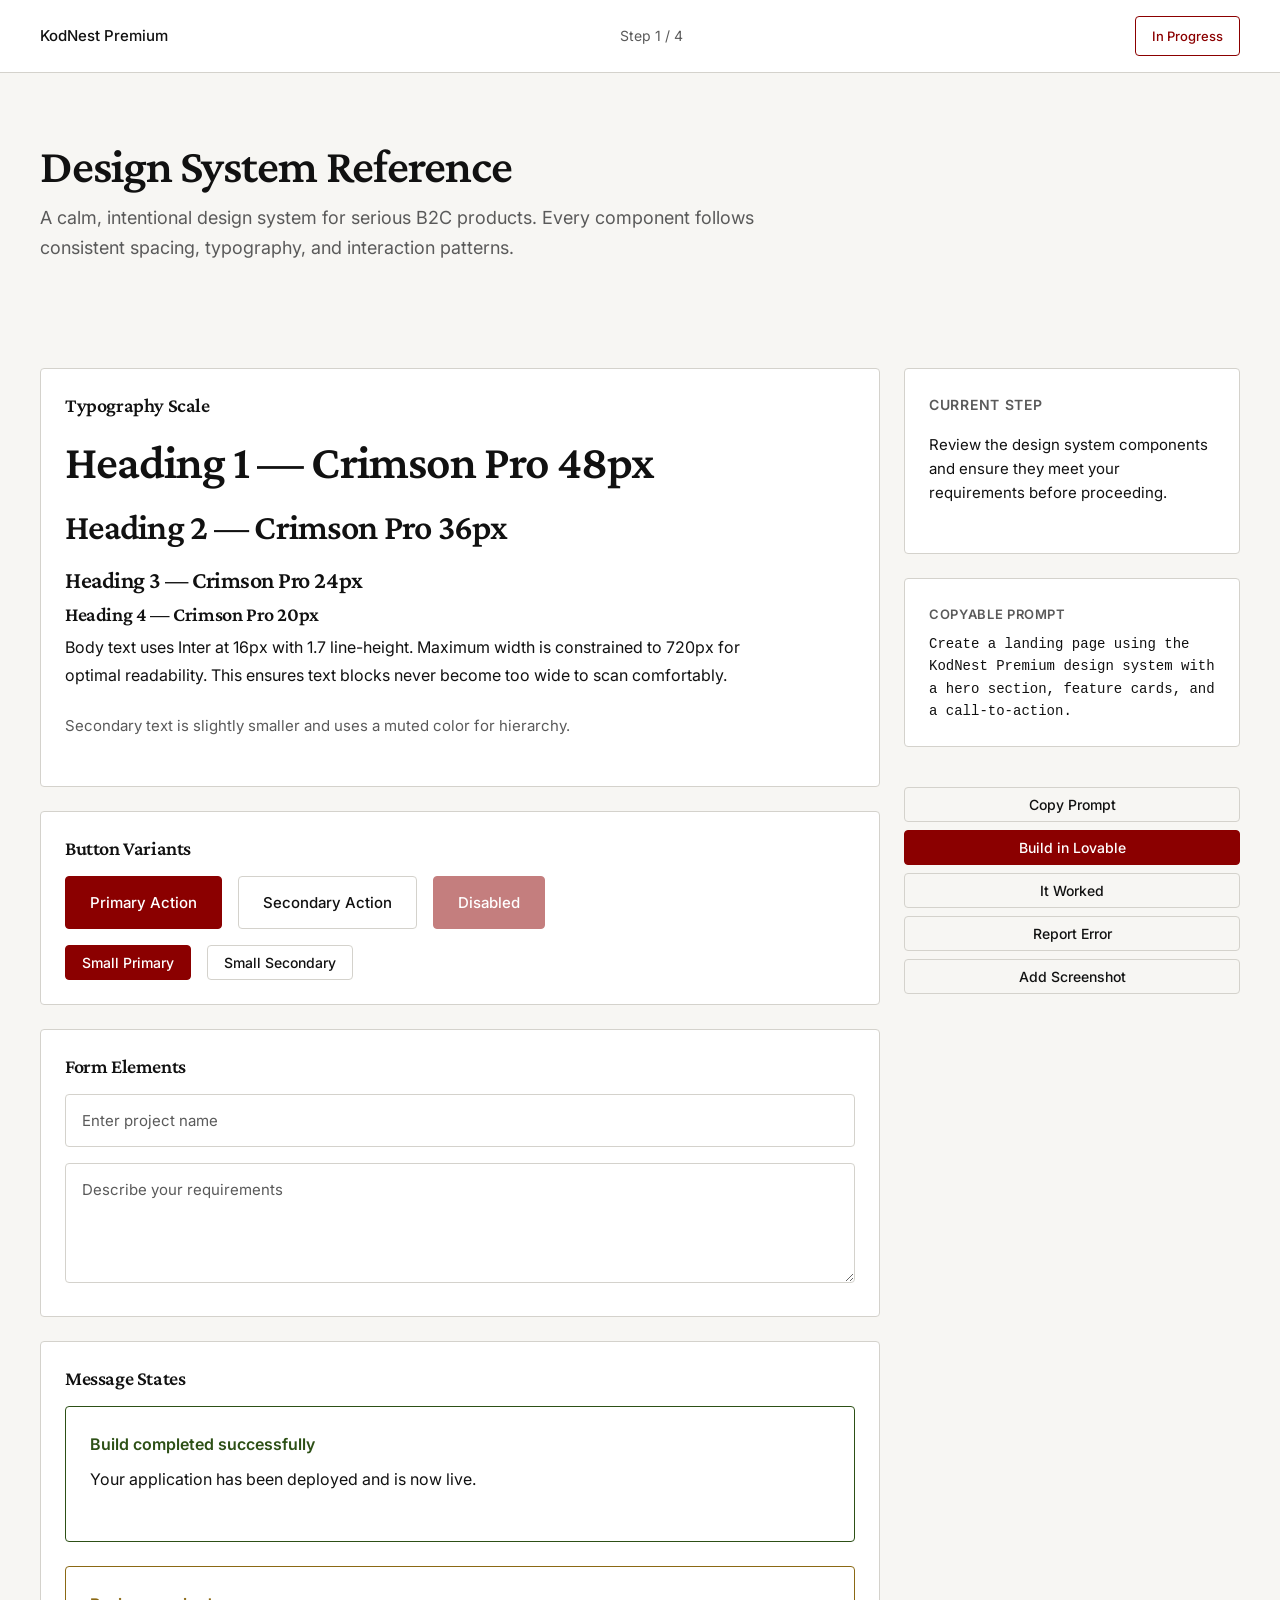
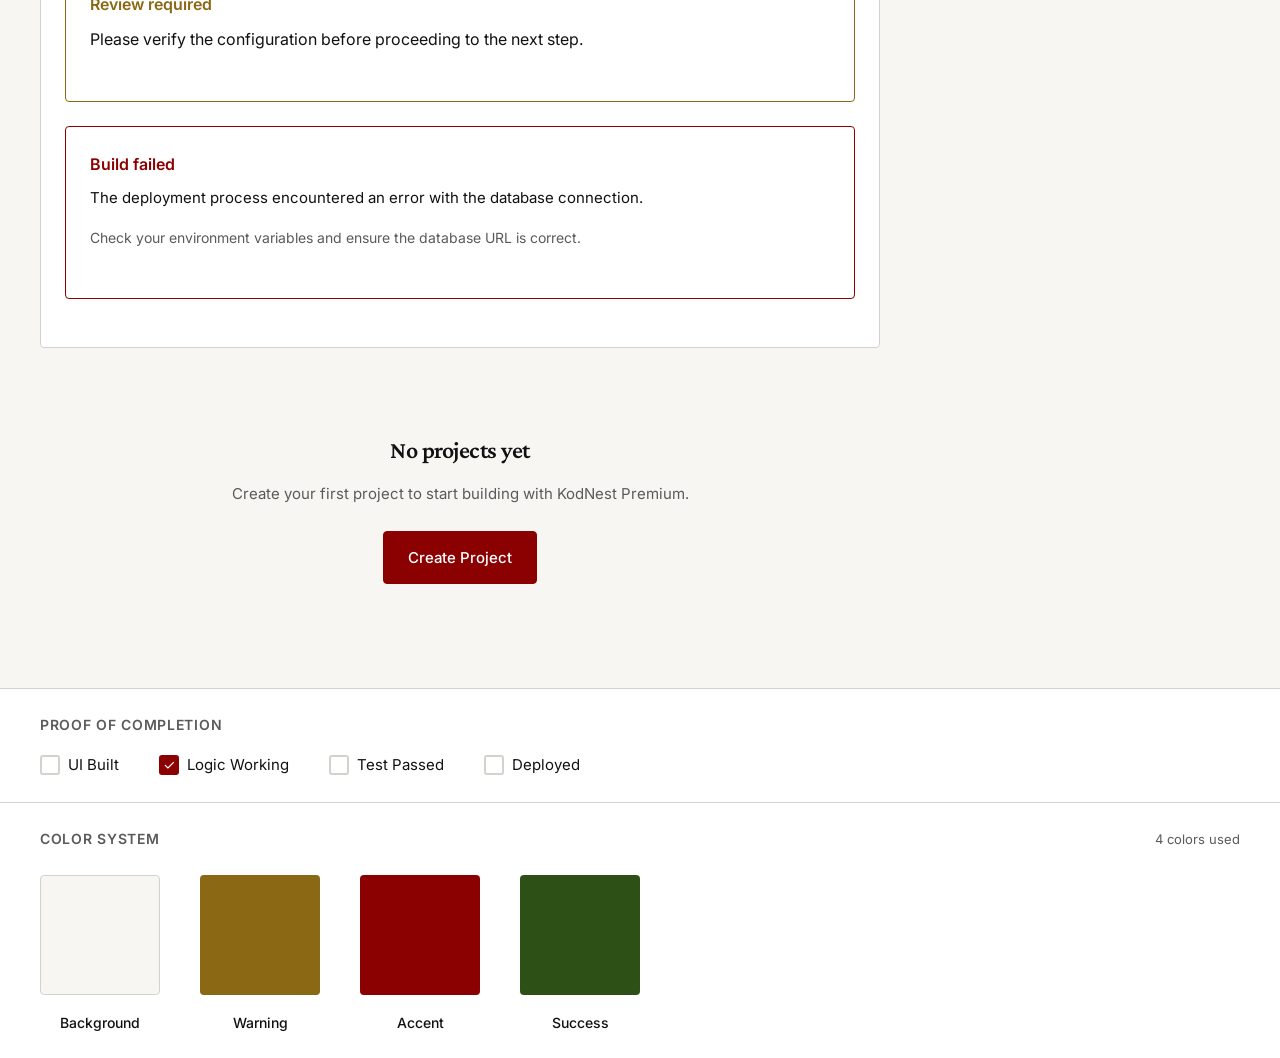
==== index.html @ 12fa66fb "2" ====
<!DOCTYPE html>
<html lang="en">
<head>
  <meta charset="UTF-8">
  <meta name="viewport" content="width=device-width, initial-scale=1.0">
  <title>KodNest Premium Build System</title>
  <link rel="preconnect" href="https://fonts.googleapis.com">
  <link rel="preconnect" href="https://fonts.gstatic.com" crossorigin>
  <link href="https://fonts.googleapis.com/css2?family=Crimson+Pro:wght@400;600&family=Inter:wght@400;500;600&display=swap" rel="stylesheet">
  <link rel="stylesheet" href="design-system.css">
</head>
<body>
  <div class="app-container">
    
    <!-- TOP BAR -->
    <header class="top-bar">
      <div class="top-bar__project">KodNest Premium</div>
      <div class="top-bar__progress">Step 1 / 4</div>
      <div class="top-bar__status top-bar__status--in-progress">In Progress</div>
    </header>

    <!-- CONTEXT HEADER -->
    <section class="context-header">
      <h1 class="context-header__title">Design System Reference</h1>
      <p class="context-header__subtitle">A calm, intentional design system for serious B2C products. Every component follows consistent spacing, typography, and interaction patterns.</p>
    </section>

    <!-- MAIN CONTENT -->
    <main class="main-content">
      
      <!-- PRIMARY WORKSPACE -->
      <div class="primary-workspace">
        
        <div class="card">
          <h3 class="card__title">Typography Scale</h3>
          <div class="card__content">
            <h1>Heading 1 — Crimson Pro 48px</h1>
            <h2>Heading 2 — Crimson Pro 36px</h2>
            <h3>Heading 3 — Crimson Pro 24px</h3>
            <h4>Heading 4 — Crimson Pro 20px</h4>
            <p>Body text uses Inter at 16px with 1.7 line-height. Maximum width is constrained to 720px for optimal readability. This ensures text blocks never become too wide to scan comfortably.</p>
            <p class="text-secondary">Secondary text is slightly smaller and uses a muted color for hierarchy.</p>
          </div>
        </div>

        <div class="card">
          <h3 class="card__title">Button Variants</h3>
          <div class="card__content">
            <div style="display: flex; gap: 16px; margin-bottom: 16px;">
              <button class="btn btn--primary">Primary Action</button>
              <button class="btn btn--secondary">Secondary Action</button>
              <button class="btn btn--primary" disabled>Disabled</button>
            </div>
            <div style="display: flex; gap: 16px;">
              <button class="btn btn--primary btn--small">Small Primary</button>
              <button class="btn btn--secondary btn--small">Small Secondary</button>
            </div>
          </div>
        </div>

        <div class="card">
          <h3 class="card__title">Form Elements</h3>
          <div class="card__content">
            <input type="text" class="input mb-sm" placeholder="Enter project name">
            <textarea class="input" placeholder="Describe your requirements"></textarea>
          </div>
        </div>

        <div class="card">
          <h3 class="card__title">Message States</h3>
          <div class="card__content">
            <div class="success-message">
              <div class="success-message__title">Build completed successfully</div>
              <p>Your application has been deployed and is now live.</p>
            </div>

            <div class="warning-message">
              <div class="warning-message__title">Review required</div>
              <p>Please verify the configuration before proceeding to the next step.</p>
            </div>

            <div class="error-message">
              <div class="error-message__title">Build failed</div>
              <p class="error-message__description">The deployment process encountered an error with the database connection.</p>
              <p class="error-message__solution">Check your environment variables and ensure the database URL is correct.</p>
            </div>
          </div>
        </div>

        <div class="empty-state">
          <h3 class="empty-state__title">No projects yet</h3>
          <p class="empty-state__description">Create your first project to start building with KodNest Premium.</p>
          <div class="empty-state__action">
            <button class="btn btn--primary">Create Project</button>
          </div>
        </div>

      </div>

      <!-- SECONDARY PANEL -->
      <aside class="secondary-panel">
        
        <div class="step-explanation">
          <div class="step-explanation__title">Current Step</div>
          <p class="step-explanation__text">Review the design system components and ensure they meet your requirements before proceeding.</p>
        </div>

        <div class="prompt-box">
          <div class="prompt-box__label">Copyable Prompt</div>
          <div class="prompt-box__content">Create a landing page using the KodNest Premium design system with a hero section, feature cards, and a call-to-action.</div>
        </div>

        <div class="action-buttons">
          <button class="btn btn--secondary btn--small">Copy Prompt</button>
          <button class="btn btn--primary btn--small">Build in Lovable</button>
          <button class="btn btn--secondary btn--small">It Worked</button>
          <button class="btn btn--secondary btn--small">Report Error</button>
          <button class="btn btn--secondary btn--small">Add Screenshot</button>
        </div>

      </aside>

    </main>

    <!-- PROOF FOOTER -->
    <footer class="proof-footer">
      <div class="proof-footer__title">Proof of Completion</div>
      <ul class="proof-checklist">
        <li class="proof-checklist__item">
          <div class="proof-checklist__checkbox"></div>
          <span>UI Built</span>
        </li>
        <li class="proof-checklist__item">
          <div class="proof-checklist__checkbox proof-checklist__checkbox--checked"></div>
          <span>Logic Working</span>
        </li>
        <li class="proof-checklist__item">
          <div class="proof-checklist__checkbox"></div>
          <span>Test Passed</span>
        </li>
        <li class="proof-checklist__item">
          <div class="proof-checklist__checkbox"></div>
          <span>Deployed</span>
        </li>
      </ul>
    </footer>

    <!-- COLOR PALETTE -->
    <section class="color-palette">
      <div class="color-palette__header">
        <div class="color-palette__title">Color System</div>
        <div class="color-palette__count">4 colors used</div>
      </div>
      <div class="color-palette__grid">
        <div class="color-swatch">
          <div class="color-swatch__box" style="background-color: #F7F6F3; border: 1px solid #D4D2CC;"></div>
          <div class="color-swatch__name">Background</div>
        </div>
        <div class="color-swatch">
          <div class="color-swatch__box" style="background-color: #8B6914;"></div>
          <div class="color-swatch__name">Warning</div>
        </div>
        <div class="color-swatch">
          <div class="color-swatch__box" style="background-color: #8B0000;"></div>
          <div class="color-swatch__name">Accent</div>
        </div>
        <div class="color-swatch">
          <div class="color-swatch__box" style="background-color: #2D5016;"></div>
          <div class="color-swatch__name">Success</div>
        </div>
      </div>
    </section>

  </div>
</body>
</html>
---- design-system.css ----
/* ============================================
   KodNest Premium Build System
   Design System v1.0
   ============================================ */

/* ============================================
   COLOR SYSTEM
   ============================================ */
:root {
  /* Core Colors */
  --color-background: #F7F6F3;
  --color-text-primary: #111111;
  --color-accent: #8B0000;
  --color-success: #2D5016;
  --color-warning: #8B6914;
  
  /* Semantic Colors */
  --color-border: #D4D2CC;
  --color-surface: #FFFFFF;
  --color-text-secondary: #5A5A5A;
  
  /* Spacing Scale */
  --space-xs: 8px;
  --space-sm: 16px;
  --space-md: 24px;
  --space-lg: 40px;
  --space-xl: 64px;
  
  /* Typography */
  --font-serif: 'Crimson Pro', 'Georgia', serif;
  --font-sans: 'Inter', -apple-system, BlinkMacSystemFont, 'Segoe UI', sans-serif;
  
  --text-body-size: 16px;
  --text-body-line-height: 1.7;
  --text-max-width: 720px;
  
  /* Transitions */
  --transition-standard: 150ms ease-in-out;
  
  /* Layout */
  --workspace-width: 70%;
  --panel-width: 30%;
}

/* ============================================
   RESET & BASE
   ============================================ */
* {
  margin: 0;
  padding: 0;
  box-sizing: border-box;
}

body {
  font-family: var(--font-sans);
  font-size: var(--text-body-size);
  line-height: var(--text-body-line-height);
  color: var(--color-text-primary);
  background-color: var(--color-background);
  -webkit-font-smoothing: antialiased;
  -moz-osx-font-smoothing: grayscale;
}

/* ============================================
   TYPOGRAPHY
   ============================================ */
h1, h2, h3, h4 {
  font-family: var(--font-serif);
  font-weight: 600;
  letter-spacing: -0.02em;
  line-height: 1.2;
}

h1 {
  font-size: 48px;
  margin-bottom: var(--space-sm);
}

h2 {
  font-size: 36px;
  margin-bottom: var(--space-sm);
}

h3 {
  font-size: 24px;
  margin-bottom: var(--space-xs);
}

h4 {
  font-size: 20px;
  margin-bottom: var(--space-xs);
}

p {
  max-width: var(--text-max-width);
  margin-bottom: var(--space-md);
}

.text-secondary {
  color: var(--color-text-secondary);
  font-size: 15px;
}

/* ============================================
   LAYOUT STRUCTURE
   ============================================ */
.app-container {
  min-height: 100vh;
  display: flex;
  flex-direction: column;
}

/* TOP BAR */
.top-bar {
  display: flex;
  align-items: center;
  justify-content: space-between;
  padding: var(--space-sm) var(--space-lg);
  background-color: var(--color-surface);
  border-bottom: 1px solid var(--color-border);
}

.top-bar__project {
  font-size: 15px;
  font-weight: 500;
  color: var(--color-text-primary);
}

.top-bar__progress {
  font-size: 14px;
  color: var(--color-text-secondary);
}

.top-bar__status {
  padding: var(--space-xs) var(--space-sm);
  border: 1px solid var(--color-border);
  border-radius: 4px;
  font-size: 13px;
  font-weight: 500;
  background-color: var(--color-surface);
}

.top-bar__status--not-started {
  color: var(--color-text-secondary);
}

.top-bar__status--in-progress {
  color: var(--color-accent);
  border-color: var(--color-accent);
}

.top-bar__status--shipped {
  color: var(--color-success);
  border-color: var(--color-success);
}

/* CONTEXT HEADER */
.context-header {
  padding: var(--space-xl) var(--space-lg) var(--space-lg);
  background-color: var(--color-background);
}

.context-header__title {
  font-size: 48px;
  margin-bottom: var(--space-xs);
}

.context-header__subtitle {
  font-size: 18px;
  color: var(--color-text-secondary);
  max-width: var(--text-max-width);
}

/* MAIN CONTENT AREA */
.main-content {
  flex: 1;
  display: flex;
  gap: var(--space-md);
  padding: var(--space-lg);
}

.primary-workspace {
  flex: 0 0 var(--workspace-width);
}

.secondary-panel {
  flex: 0 0 calc(var(--panel-width) - var(--space-md));
  display: flex;
  flex-direction: column;
  gap: var(--space-md);
}

/* PROOF FOOTER */
.proof-footer {
  padding: var(--space-md) var(--space-lg);
  background-color: var(--color-surface);
  border-top: 1px solid var(--color-border);
}

.proof-footer__title {
  font-family: var(--font-sans);
  font-size: 14px;
  font-weight: 600;
  text-transform: uppercase;
  letter-spacing: 0.05em;
  margin-bottom: var(--space-sm);
  color: var(--color-text-secondary);
}

.proof-checklist {
  display: flex;
  gap: var(--space-lg);
  list-style: none;
}

.proof-checklist__item {
  display: flex;
  align-items: center;
  gap: var(--space-xs);
  font-size: 15px;
}

.proof-checklist__checkbox {
  width: 20px;
  height: 20px;
  border: 2px solid var(--color-border);
  border-radius: 3px;
  cursor: pointer;
  transition: all var(--transition-standard);
}

.proof-checklist__checkbox:hover {
  border-color: var(--color-accent);
}

.proof-checklist__checkbox--checked {
  background-color: var(--color-accent);
  border-color: var(--color-accent);
  position: relative;
}

.proof-checklist__checkbox--checked::after {
  content: '✓';
  position: absolute;
  top: 50%;
  left: 50%;
  transform: translate(-50%, -50%);
  color: white;
  font-size: 14px;
}

/* ============================================
   COMPONENTS
   ============================================ */

/* CARDS */
.card {
  background-color: var(--color-surface);
  border: 1px solid var(--color-border);
  border-radius: 4px;
  padding: var(--space-md);
  margin-bottom: var(--space-md);
}

.card__title {
  font-family: var(--font-serif);
  font-size: 20px;
  margin-bottom: var(--space-sm);
}

.card__content {
  color: var(--color-text-primary);
}

/* BUTTONS */
.btn {
  display: inline-flex;
  align-items: center;
  justify-content: center;
  padding: var(--space-sm) var(--space-md);
  font-family: var(--font-sans);
  font-size: 15px;
  font-weight: 500;
  border-radius: 4px;
  border: 1px solid transparent;
  cursor: pointer;
  transition: all var(--transition-standard);
  text-decoration: none;
}

.btn--primary {
  background-color: var(--color-accent);
  color: white;
  border-color: var(--color-accent);
}

.btn--primary:hover {
  background-color: #6D0000;
  border-color: #6D0000;
}

.btn--secondary {
  background-color: transparent;
  color: var(--color-text-primary);
  border-color: var(--color-border);
}

.btn--secondary:hover {
  border-color: var(--color-text-primary);
}

.btn--small {
  padding: var(--space-xs) var(--space-sm);
  font-size: 14px;
}

.btn--full-width {
  width: 100%;
}

.btn:disabled {
  opacity: 0.5;
  cursor: not-allowed;
}

/* INPUTS */
.input {
  width: 100%;
  padding: var(--space-sm);
  font-family: var(--font-sans);
  font-size: 15px;
  color: var(--color-text-primary);
  background-color: var(--color-surface);
  border: 1px solid var(--color-border);
  border-radius: 4px;
  transition: border-color var(--transition-standard);
}

.input:focus {
  outline: none;
  border-color: var(--color-accent);
}

.input::placeholder {
  color: var(--color-text-secondary);
}

textarea.input {
  min-height: 120px;
  resize: vertical;
  font-family: var(--font-sans);
}

/* PROMPT BOX */
.prompt-box {
  background-color: var(--color-surface);
  border: 1px solid var(--color-border);
  border-radius: 4px;
  padding: var(--space-md);
  margin-bottom: var(--space-sm);
}

.prompt-box__label {
  font-size: 13px;
  font-weight: 600;
  text-transform: uppercase;
  letter-spacing: 0.05em;
  color: var(--color-text-secondary);
  margin-bottom: var(--space-xs);
}

.prompt-box__content {
  font-family: 'Courier New', monospace;
  font-size: 14px;
  line-height: 1.6;
  color: var(--color-text-primary);
  white-space: pre-wrap;
  word-break: break-word;
}

/* ACTION BUTTONS GROUP */
.action-buttons {
  display: flex;
  flex-direction: column;
  gap: var(--space-xs);
}

/* STEP EXPLANATION */
.step-explanation {
  background-color: var(--color-surface);
  border: 1px solid var(--color-border);
  border-radius: 4px;
  padding: var(--space-md);
}

.step-explanation__title {
  font-size: 14px;
  font-weight: 600;
  text-transform: uppercase;
  letter-spacing: 0.05em;
  color: var(--color-text-secondary);
  margin-bottom: var(--space-sm);
}

.step-explanation__text {
  font-size: 15px;
  line-height: 1.6;
  color: var(--color-text-primary);
}

/* ERROR STATE */
.error-message {
  background-color: var(--color-surface);
  border: 1px solid var(--color-accent);
  border-radius: 4px;
  padding: var(--space-md);
  margin-bottom: var(--space-md);
}

.error-message__title {
  font-weight: 600;
  color: var(--color-accent);
  margin-bottom: var(--space-xs);
}

.error-message__description {
  font-size: 15px;
  line-height: 1.6;
  margin-bottom: var(--space-sm);
}

.error-message__solution {
  font-size: 14px;
  color: var(--color-text-secondary);
}

/* EMPTY STATE */
.empty-state {
  text-align: center;
  padding: var(--space-xl);
}

.empty-state__title {
  font-family: var(--font-serif);
  font-size: 24px;
  margin-bottom: var(--space-sm);
}

.empty-state__description {
  font-size: 15px;
  color: var(--color-text-secondary);
  margin-bottom: var(--space-md);
  max-width: 480px;
  margin-left: auto;
  margin-right: auto;
}

.empty-state__action {
  margin-top: var(--space-md);
}

/* SUCCESS MESSAGE */
.success-message {
  background-color: var(--color-surface);
  border: 1px solid var(--color-success);
  border-radius: 4px;
  padding: var(--space-md);
  margin-bottom: var(--space-md);
}

.success-message__title {
  font-weight: 600;
  color: var(--color-success);
  margin-bottom: var(--space-xs);
}

/* WARNING MESSAGE */
.warning-message {
  background-color: var(--color-surface);
  border: 1px solid var(--color-warning);
  border-radius: 4px;
  padding: var(--space-md);
  margin-bottom: var(--space-md);
}

.warning-message__title {
  font-weight: 600;
  color: var(--color-warning);
  margin-bottom: var(--space-xs);
}

/* ============================================
   UTILITIES
   ============================================ */
.mb-xs { margin-bottom: var(--space-xs); }
.mb-sm { margin-bottom: var(--space-sm); }
.mb-md { margin-bottom: var(--space-md); }
.mb-lg { margin-bottom: var(--space-lg); }
.mb-xl { margin-bottom: var(--space-xl); }

.mt-xs { margin-top: var(--space-xs); }
.mt-sm { margin-top: var(--space-sm); }
.mt-md { margin-top: var(--space-md); }
.mt-lg { margin-top: var(--space-lg); }
.mt-xl { margin-top: var(--space-xl); }

.text-center { text-align: center; }
.text-right { text-align: right; }

/* COLOR PALETTE */
.color-palette {
  padding: var(--space-md) var(--space-lg);
  background-color: var(--color-surface);
  border-top: 1px solid var(--color-border);
}

.color-palette__header {
  display: flex;
  align-items: center;
  justify-content: space-between;
  margin-bottom: var(--space-md);
}

.color-palette__title {
  font-family: var(--font-sans);
  font-size: 14px;
  font-weight: 600;
  text-transform: uppercase;
  letter-spacing: 0.05em;
  color: var(--color-text-secondary);
}

.color-palette__count {
  font-size: 13px;
  color: var(--color-text-secondary);
}

.color-palette__grid {
  display: flex;
  gap: var(--space-lg);
}

.color-swatch {
  display: flex;
  flex-direction: column;
  align-items: center;
  gap: var(--space-sm);
}

.color-swatch__box {
  width: 120px;
  height: 120px;
  border-radius: 4px;
}

.color-swatch__name {
  font-size: 14px;
  font-weight: 500;
  color: var(--color-text-primary);
}
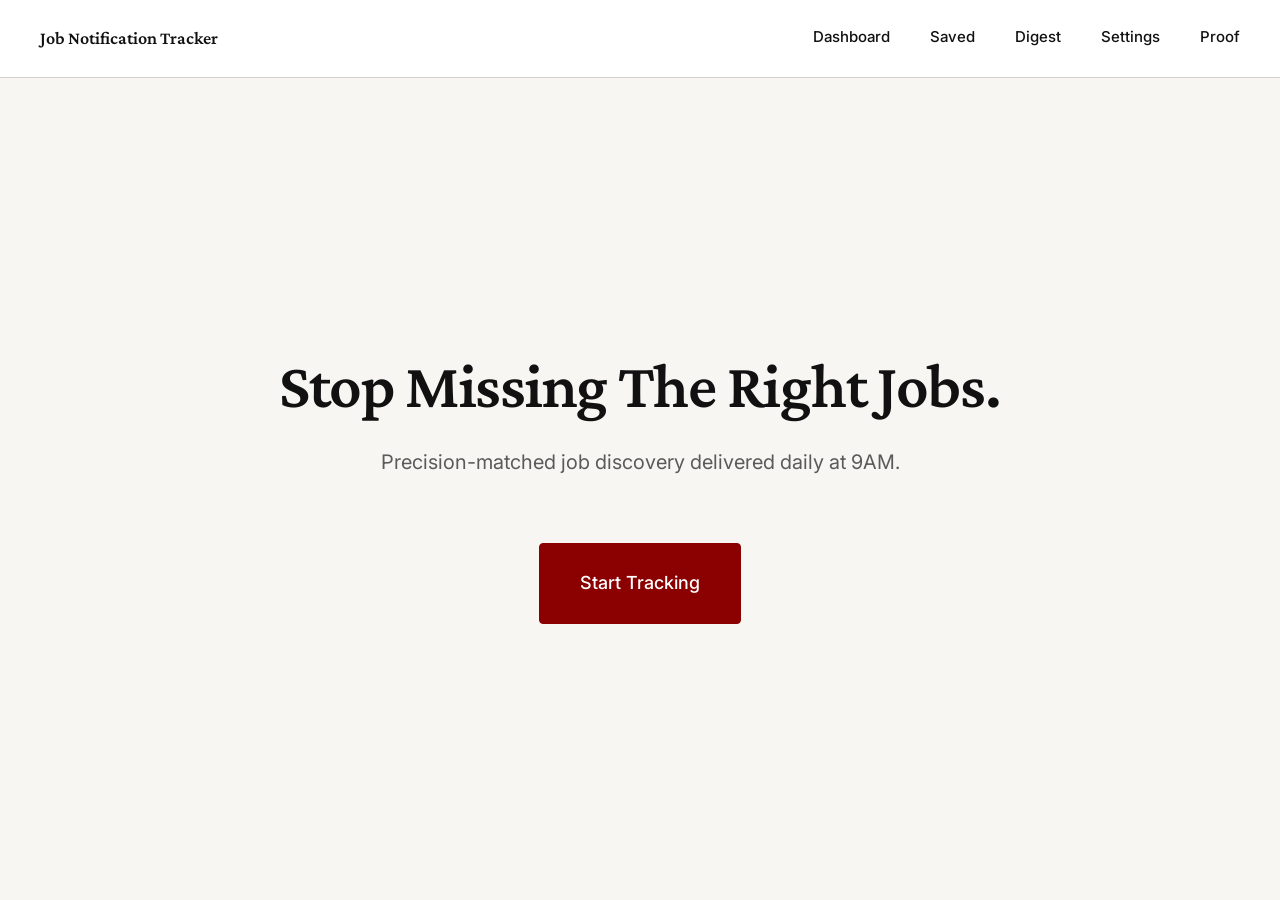
==== commit 7b03bb2a: "4" ====
--- a/index.html
+++ b/index.html
@@ -3,174 +3,40 @@
 <head>
   <meta charset="UTF-8">
   <meta name="viewport" content="width=device-width, initial-scale=1.0">
-  <title>KodNest Premium Build System</title>
+  <title>Job Notification Tracker</title>
   <link rel="preconnect" href="https://fonts.googleapis.com">
   <link rel="preconnect" href="https://fonts.gstatic.com" crossorigin>
   <link href="https://fonts.googleapis.com/css2?family=Crimson+Pro:wght@400;600&family=Inter:wght@400;500;600&display=swap" rel="stylesheet">
   <link rel="stylesheet" href="design-system.css">
+  <link rel="stylesheet" href="navigation.css">
 </head>
 <body>
   <div class="app-container">
-    
-    <!-- TOP BAR -->
-    <header class="top-bar">
-      <div class="top-bar__project">KodNest Premium</div>
-      <div class="top-bar__progress">Step 1 / 4</div>
-      <div class="top-bar__status top-bar__status--in-progress">In Progress</div>
-    </header>
+    <nav class="main-nav">
+      <div class="main-nav__container">
+        <div class="main-nav__brand">Job Notification Tracker</div>
+        <div class="main-nav__links">
+          <a href="dashboard.html" class="main-nav__link">Dashboard</a>
+          <a href="saved.html" class="main-nav__link">Saved</a>
+          <a href="digest.html" class="main-nav__link">Digest</a>
+          <a href="settings.html" class="main-nav__link">Settings</a>
+          <a href="proof.html" class="main-nav__link">Proof</a>
+        </div>
+        <button class="main-nav__hamburger" aria-label="Toggle menu">
+          <span></span>
+          <span></span>
+          <span></span>
+        </button>
+      </div>
+    </nav>
 
-    <!-- CONTEXT HEADER -->
-    <section class="context-header">
-      <h1 class="context-header__title">Design System Reference</h1>
-      <p class="context-header__subtitle">A calm, intentional design system for serious B2C products. Every component follows consistent spacing, typography, and interaction patterns.</p>
-    </section>
+    <main class="landing-hero">
+      <h1 class="landing-hero__headline">Stop Missing The Right Jobs.</h1>
+      <p class="landing-hero__subtext">Precision-matched job discovery delivered daily at 9AM.</p>
+      <a href="settings.html" class="btn btn--primary btn--large">Start Tracking</a>
+    </main>
+  </div>
 
-    <!-- MAIN CONTENT -->
-    <main class="main-content">
-      
-      <!-- PRIMARY WORKSPACE -->
-      <div class="primary-workspace">
-        
-        <div class="card">
-          <h3 class="card__title">Typography Scale</h3>
-          <div class="card__content">
-            <h1>Heading 1 — Crimson Pro 48px</h1>
-            <h2>Heading 2 — Crimson Pro 36px</h2>
-            <h3>Heading 3 — Crimson Pro 24px</h3>
-            <h4>Heading 4 — Crimson Pro 20px</h4>
-            <p>Body text uses Inter at 16px with 1.7 line-height. Maximum width is constrained to 720px for optimal readability. This ensures text blocks never become too wide to scan comfortably.</p>
-            <p class="text-secondary">Secondary text is slightly smaller and uses a muted color for hierarchy.</p>
-          </div>
-        </div>
-
-        <div class="card">
-          <h3 class="card__title">Button Variants</h3>
-          <div class="card__content">
-            <div style="display: flex; gap: 16px; margin-bottom: 16px;">
-              <button class="btn btn--primary">Primary Action</button>
-              <button class="btn btn--secondary">Secondary Action</button>
-              <button class="btn btn--primary" disabled>Disabled</button>
-            </div>
-            <div style="display: flex; gap: 16px;">
-              <button class="btn btn--primary btn--small">Small Primary</button>
-              <button class="btn btn--secondary btn--small">Small Secondary</button>
-            </div>
-          </div>
-        </div>
-
-        <div class="card">
-          <h3 class="card__title">Form Elements</h3>
-          <div class="card__content">
-            <input type="text" class="input mb-sm" placeholder="Enter project name">
-            <textarea class="input" placeholder="Describe your requirements"></textarea>
-          </div>
-        </div>
-
-        <div class="card">
-          <h3 class="card__title">Message States</h3>
-          <div class="card__content">
-            <div class="success-message">
-              <div class="success-message__title">Build completed successfully</div>
-              <p>Your application has been deployed and is now live.</p>
-            </div>
-
-            <div class="warning-message">
-              <div class="warning-message__title">Review required</div>
-              <p>Please verify the configuration before proceeding to the next step.</p>
-            </div>
-
-            <div class="error-message">
-              <div class="error-message__title">Build failed</div>
-              <p class="error-message__description">The deployment process encountered an error with the database connection.</p>
-              <p class="error-message__solution">Check your environment variables and ensure the database URL is correct.</p>
-            </div>
-          </div>
-        </div>
-
-        <div class="empty-state">
-          <h3 class="empty-state__title">No projects yet</h3>
-          <p class="empty-state__description">Create your first project to start building with KodNest Premium.</p>
-          <div class="empty-state__action">
-            <button class="btn btn--primary">Create Project</button>
-          </div>
-        </div>
-
-      </div>
-
-      <!-- SECONDARY PANEL -->
-      <aside class="secondary-panel">
-        
-        <div class="step-explanation">
-          <div class="step-explanation__title">Current Step</div>
-          <p class="step-explanation__text">Review the design system components and ensure they meet your requirements before proceeding.</p>
-        </div>
-
-        <div class="prompt-box">
-          <div class="prompt-box__label">Copyable Prompt</div>
-          <div class="prompt-box__content">Create a landing page using the KodNest Premium design system with a hero section, feature cards, and a call-to-action.</div>
-        </div>
-
-        <div class="action-buttons">
-          <button class="btn btn--secondary btn--small">Copy Prompt</button>
-          <button class="btn btn--primary btn--small">Build in Lovable</button>
-          <button class="btn btn--secondary btn--small">It Worked</button>
-          <button class="btn btn--secondary btn--small">Report Error</button>
-          <button class="btn btn--secondary btn--small">Add Screenshot</button>
-        </div>
-
-      </aside>
-
-    </main>
-
-    <!-- PROOF FOOTER -->
-    <footer class="proof-footer">
-      <div class="proof-footer__title">Proof of Completion</div>
-      <ul class="proof-checklist">
-        <li class="proof-checklist__item">
-          <div class="proof-checklist__checkbox"></div>
-          <span>UI Built</span>
-        </li>
-        <li class="proof-checklist__item">
-          <div class="proof-checklist__checkbox proof-checklist__checkbox--checked"></div>
-          <span>Logic Working</span>
-        </li>
-        <li class="proof-checklist__item">
-          <div class="proof-checklist__checkbox"></div>
-          <span>Test Passed</span>
-        </li>
-        <li class="proof-checklist__item">
-          <div class="proof-checklist__checkbox"></div>
-          <span>Deployed</span>
-        </li>
-      </ul>
-    </footer>
-
-    <!-- COLOR PALETTE -->
-    <section class="color-palette">
-      <div class="color-palette__header">
-        <div class="color-palette__title">Color System</div>
-        <div class="color-palette__count">4 colors used</div>
-      </div>
-      <div class="color-palette__grid">
-        <div class="color-swatch">
-          <div class="color-swatch__box" style="background-color: #F7F6F3; border: 1px solid #D4D2CC;"></div>
-          <div class="color-swatch__name">Background</div>
-        </div>
-        <div class="color-swatch">
-          <div class="color-swatch__box" style="background-color: #8B6914;"></div>
-          <div class="color-swatch__name">Warning</div>
-        </div>
-        <div class="color-swatch">
-          <div class="color-swatch__box" style="background-color: #8B0000;"></div>
-          <div class="color-swatch__name">Accent</div>
-        </div>
-        <div class="color-swatch">
-          <div class="color-swatch__box" style="background-color: #2D5016;"></div>
-          <div class="color-swatch__name">Success</div>
-        </div>
-      </div>
-    </section>
-
-  </div>
+  <script src="navigation.js"></script>
 </body>
 </html>
--- a/navigation.css
+++ b/navigation.css
@@ -0,0 +1,226 @@
+/* Navigation Styles */
+.main-nav {
+  background-color: var(--color-surface);
+  border-bottom: 1px solid var(--color-border);
+  padding: 0 var(--space-lg);
+}
+
+.main-nav__container {
+  display: flex;
+  align-items: center;
+  justify-content: space-between;
+  max-width: 1400px;
+  margin: 0 auto;
+}
+
+.main-nav__links {
+  display: flex;
+  gap: var(--space-lg);
+}
+
+.main-nav__link {
+  font-family: var(--font-sans);
+  font-size: 15px;
+  font-weight: 500;
+  color: var(--color-text-primary);
+  text-decoration: none;
+  padding: var(--space-md) 0;
+  border-bottom: 3px solid transparent;
+  transition: all var(--transition-standard);
+}
+
+.main-nav__link:hover {
+  color: var(--color-accent);
+}
+
+.main-nav__link--active {
+  color: var(--color-accent);
+  border-bottom-color: var(--color-accent);
+}
+
+.main-nav__hamburger {
+  display: none;
+  flex-direction: column;
+  gap: 5px;
+  background: none;
+  border: none;
+  cursor: pointer;
+  padding: var(--space-xs);
+}
+
+.main-nav__hamburger span {
+  width: 24px;
+  height: 2px;
+  background-color: var(--color-text-primary);
+  transition: all var(--transition-standard);
+}
+
+/* Placeholder Page */
+.placeholder-page {
+  display: flex;
+  flex-direction: column;
+  align-items: center;
+  justify-content: center;
+  min-height: calc(100vh - 200px);
+  padding: var(--space-xl);
+  text-align: center;
+}
+
+.placeholder-page h1 {
+  font-family: var(--font-serif);
+  font-size: 48px;
+  margin-bottom: var(--space-sm);
+}
+
+.placeholder-page .text-secondary {
+  font-size: 18px;
+}
+
+/* Mobile Responsive */
+@media (max-width: 768px) {
+  .main-nav__links {
+    display: none;
+    position: absolute;
+    top: 100%;
+    left: 0;
+    right: 0;
+    background-color: var(--color-surface);
+    border-bottom: 1px solid var(--color-border);
+    flex-direction: column;
+    gap: 0;
+    padding: var(--space-sm) 0;
+  }
+
+  .main-nav__links.is-open {
+    display: flex;
+  }
+
+  .main-nav__link {
+    padding: var(--space-sm) var(--space-lg);
+    border-bottom: none;
+    border-left: 3px solid transparent;
+  }
+
+  .main-nav__link--active {
+    border-bottom: none;
+    border-left-color: var(--color-accent);
+  }
+
+  .main-nav__hamburger {
+    display: flex;
+  }
+
+  .main-nav {
+    position: relative;
+  }
+
+  .placeholder-page h1 {
+    font-size: 36px;
+  }
+
+  .placeholder-page .text-secondary {
+    font-size: 16px;
+  }
+}
+
+/* Brand */
+.main-nav__brand {
+  font-family: var(--font-serif);
+  font-size: 18px;
+  font-weight: 600;
+  color: var(--color-text-primary);
+}
+
+/* Landing Hero */
+.landing-hero {
+  display: flex;
+  flex-direction: column;
+  align-items: center;
+  justify-content: center;
+  min-height: calc(100vh - 80px);
+  padding: var(--space-xl);
+  text-align: center;
+}
+
+.landing-hero__headline {
+  font-family: var(--font-serif);
+  font-size: 64px;
+  font-weight: 600;
+  line-height: 1.1;
+  margin-bottom: var(--space-md);
+  max-width: 800px;
+}
+
+.landing-hero__subtext {
+  font-size: 20px;
+  color: var(--color-text-secondary);
+  margin-bottom: var(--space-xl);
+  max-width: 600px;
+}
+
+.btn--large {
+  padding: var(--space-md) var(--space-lg);
+  font-size: 18px;
+}
+
+/* Page Content */
+.page-content {
+  padding: var(--space-xl) var(--space-lg);
+  max-width: 1200px;
+  margin: 0 auto;
+}
+
+/* Settings Container */
+.settings-container {
+  max-width: 720px;
+  margin: 0 auto;
+}
+
+.settings-container h1 {
+  margin-bottom: var(--space-xs);
+}
+
+/* Radio Group */
+.radio-group {
+  display: flex;
+  gap: var(--space-md);
+  flex-wrap: wrap;
+}
+
+.radio-option {
+  display: flex;
+  align-items: center;
+  gap: var(--space-xs);
+  cursor: pointer;
+  font-size: 15px;
+}
+
+.radio-option input[type="radio"] {
+  width: 18px;
+  height: 18px;
+  cursor: pointer;
+}
+
+/* Select */
+select.input {
+  cursor: pointer;
+}
+
+/* Mobile Responsive */
+@media (max-width: 768px) {
+  .landing-hero__headline {
+    font-size: 40px;
+  }
+
+  .landing-hero__subtext {
+    font-size: 18px;
+  }
+
+  .main-nav__brand {
+    font-size: 16px;
+  }
+
+  .page-content {
+    padding: var(--space-md);
+  }
+}
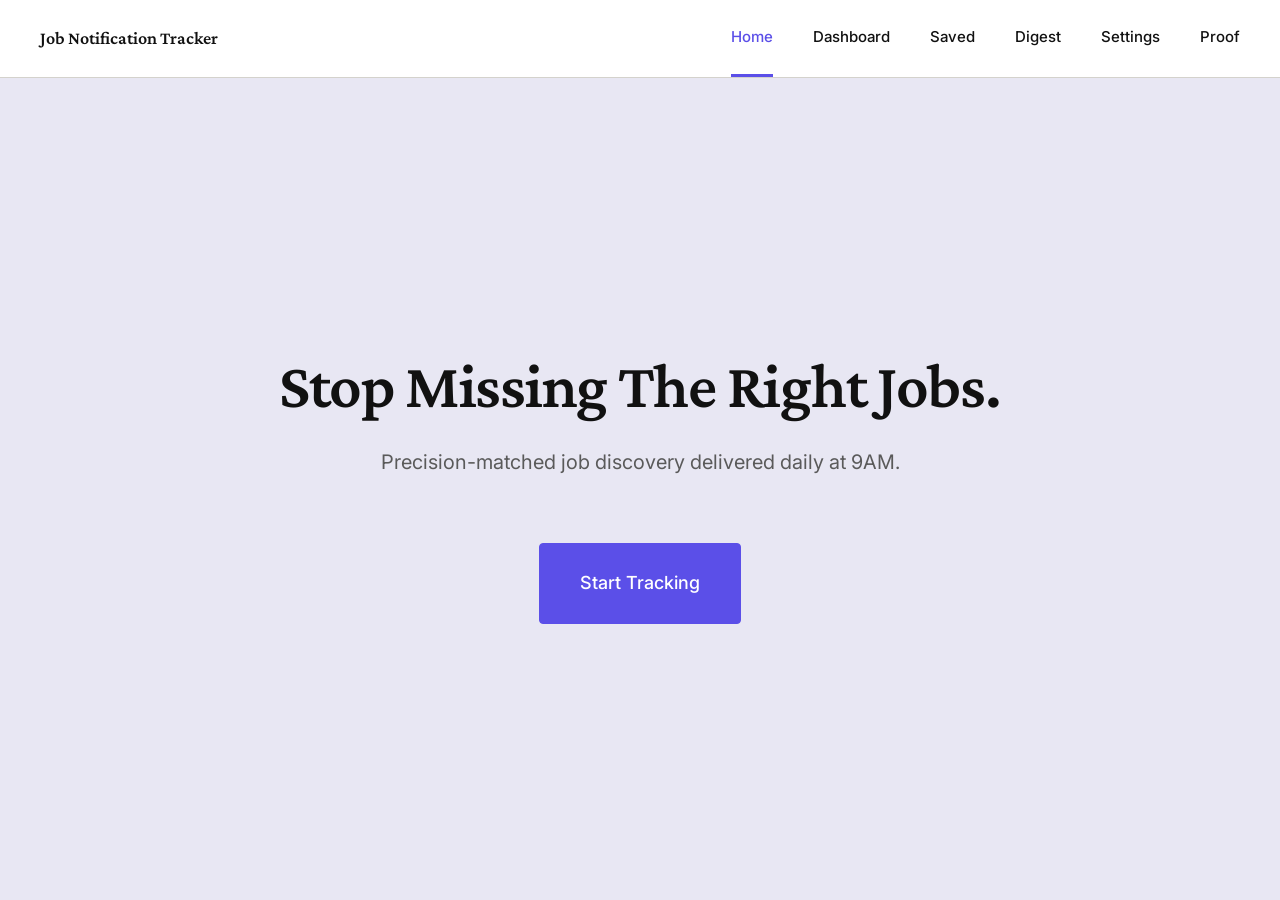
==== commit 2a33185e: "eight" ====
--- a/index.html
+++ b/index.html
@@ -16,6 +16,7 @@
       <div class="main-nav__container">
         <div class="main-nav__brand">Job Notification Tracker</div>
         <div class="main-nav__links">
+          <a href="index.html" class="main-nav__link main-nav__link--active">Home</a>
           <a href="dashboard.html" class="main-nav__link">Dashboard</a>
           <a href="saved.html" class="main-nav__link">Saved</a>
           <a href="digest.html" class="main-nav__link">Digest</a>
--- a/design-system.css
+++ b/design-system.css
@@ -8,9 +8,9 @@
    ============================================ */
 :root {
   /* Core Colors */
-  --color-background: #F7F6F3;
+  --color-background: #E8E7F3;
   --color-text-primary: #111111;
-  --color-accent: #8B0000;
+  --color-accent: #5B4FE8;
   --color-success: #2D5016;
   --color-warning: #8B6914;
   
@@ -230,12 +230,12 @@
 }
 
 .proof-checklist__checkbox:hover {
-  border-color: var(--color-accent);
+  border-color: #5B4FE8;
 }
 
 .proof-checklist__checkbox--checked {
-  background-color: var(--color-accent);
-  border-color: var(--color-accent);
+  background-color: #5B4FE8;
+  border-color: #5B4FE8;
   position: relative;
 }
 
@@ -295,8 +295,8 @@
 }
 
 .btn--primary:hover {
-  background-color: #6D0000;
-  border-color: #6D0000;
+  background-color: #4A3FD8;
+  border-color: #4A3FD8;
 }
 
 .btn--secondary {
